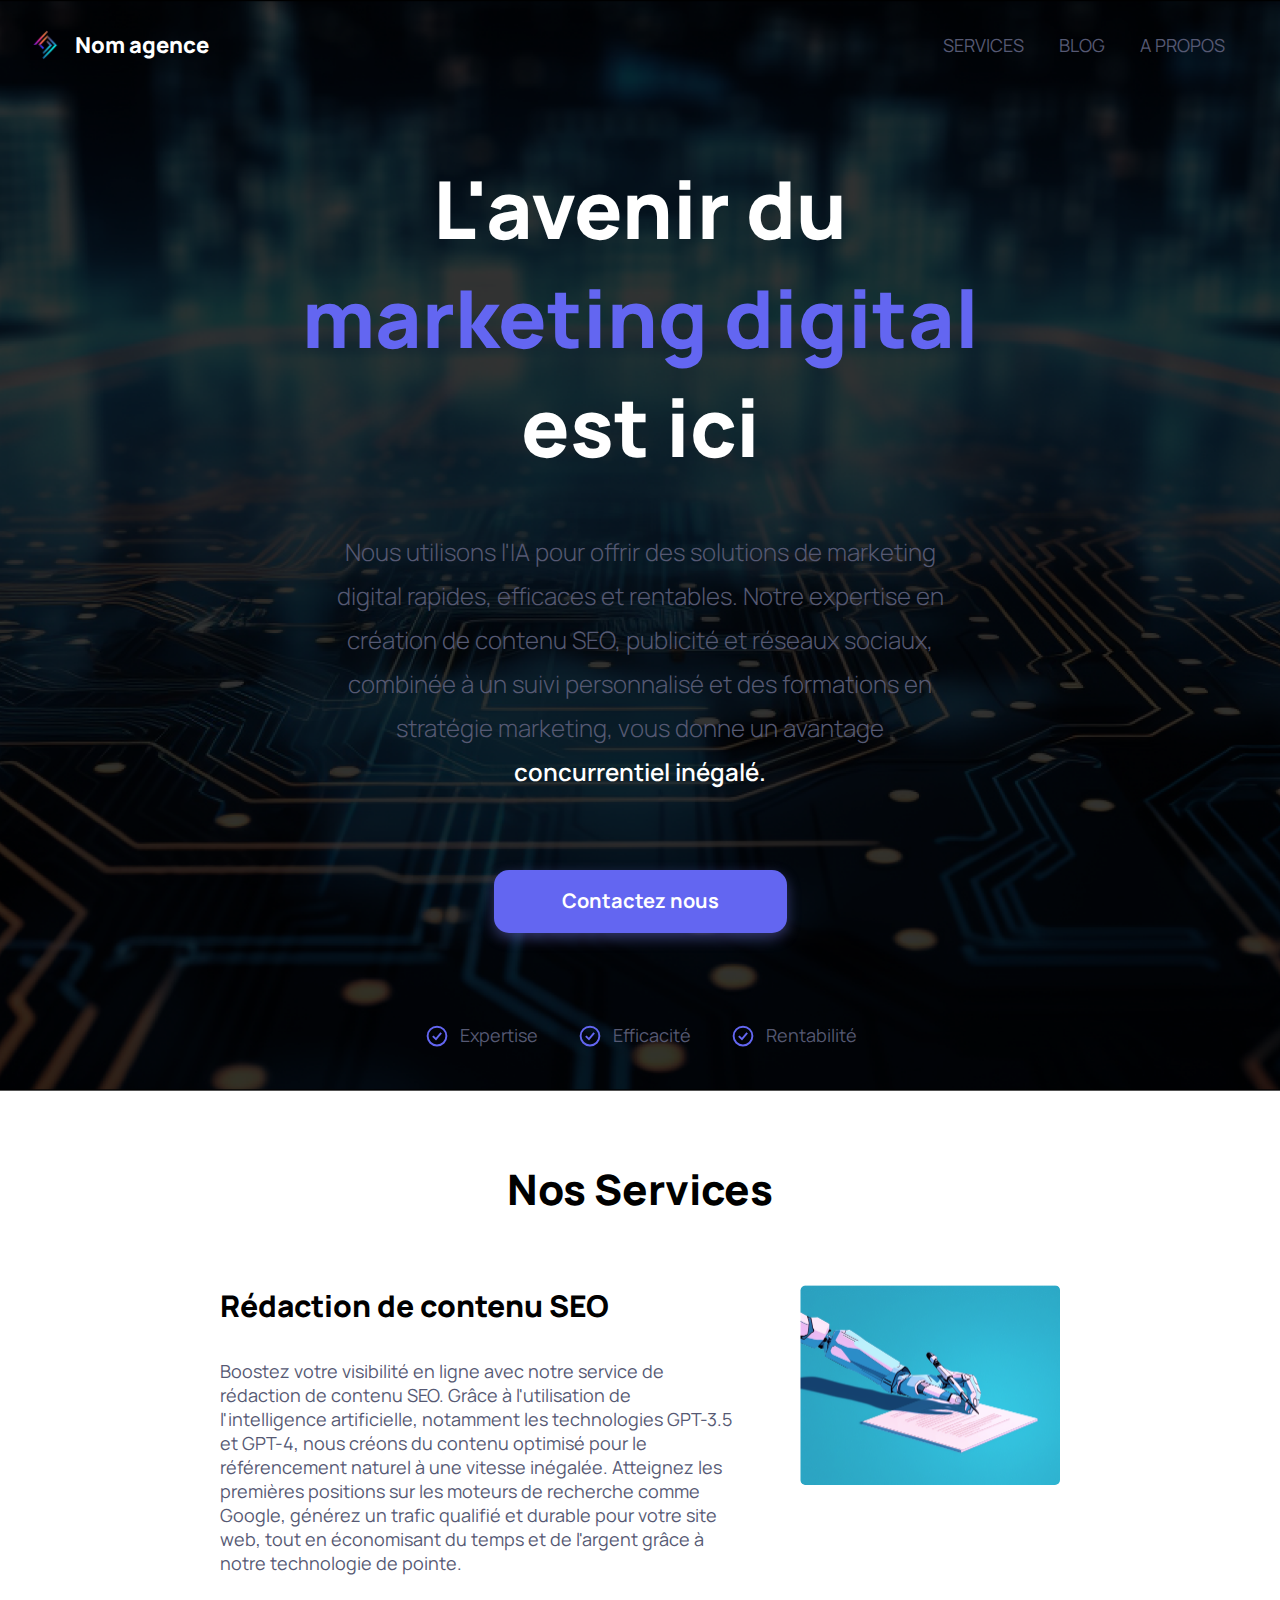
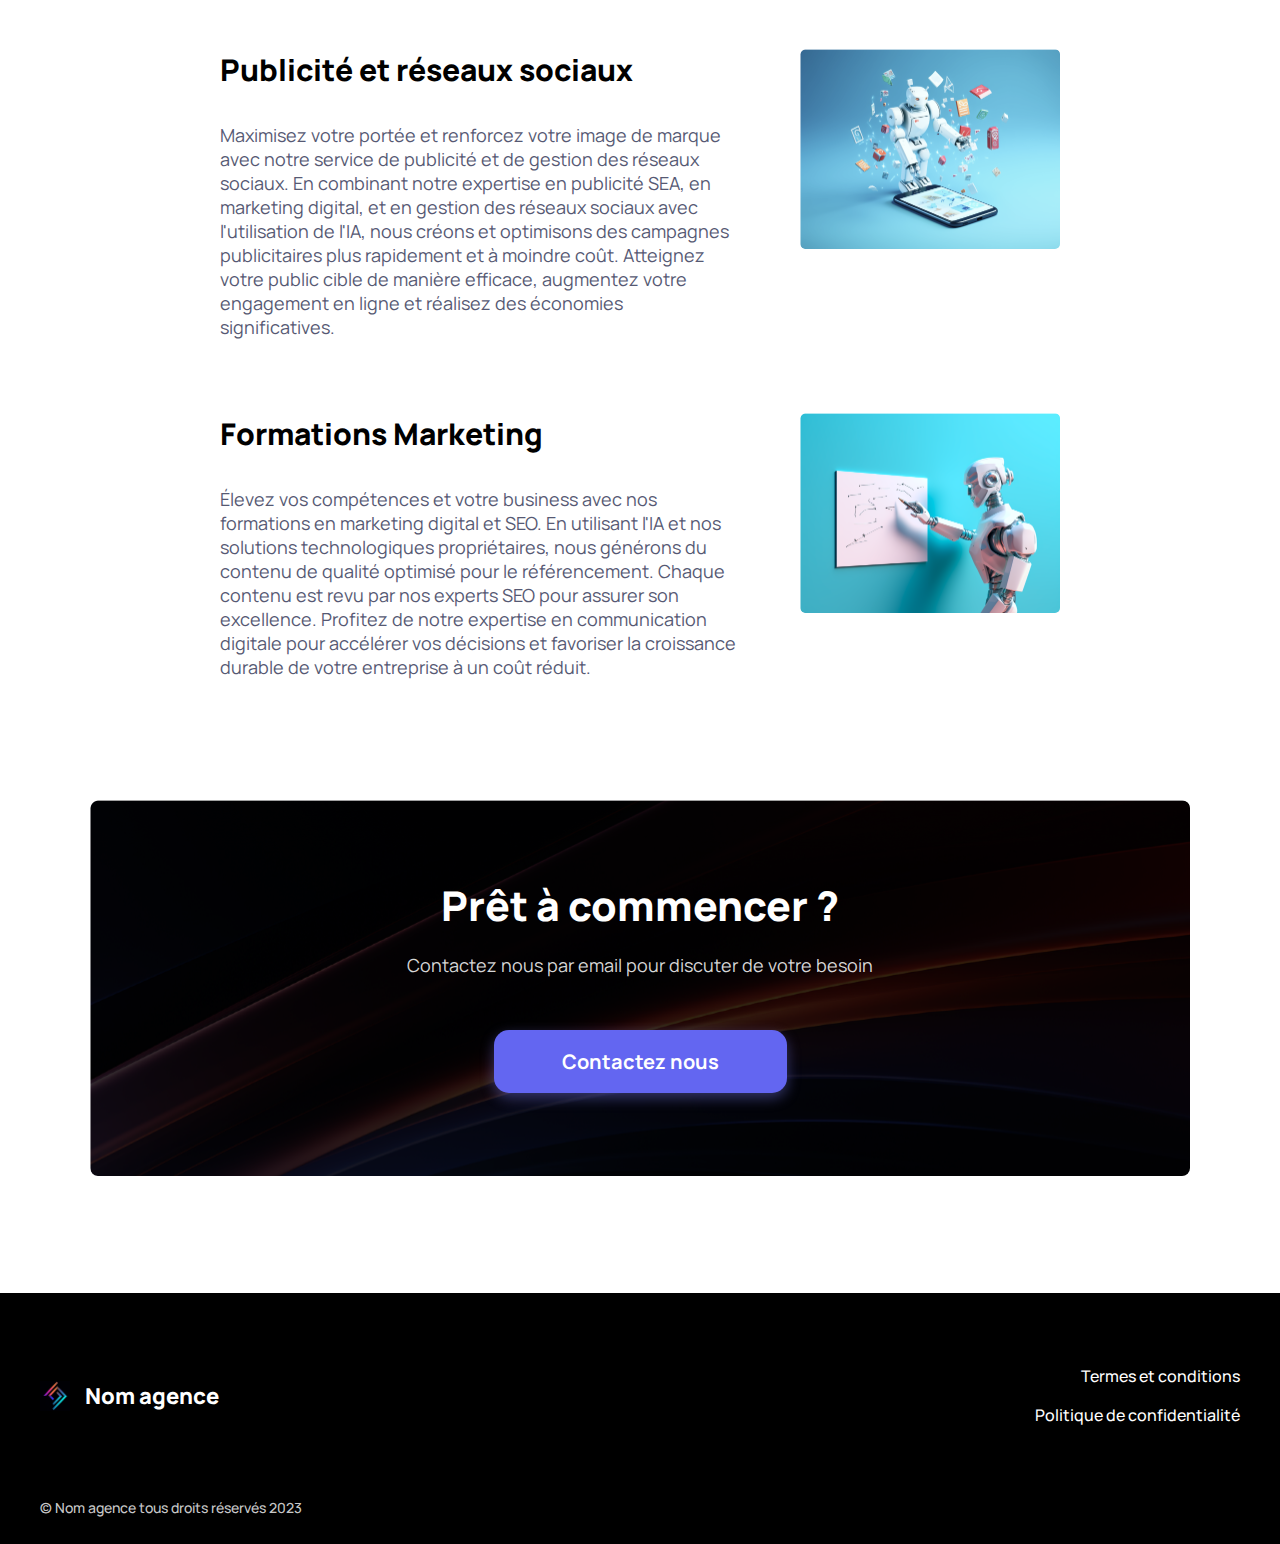
==== index.html @ 04dada25 "Add files via upload" ====
<!DOCTYPE html>
<html>
  <head>
    <meta charset="utf-8" />
    <meta name="viewport" content="initial-scale=1, width=device-width" />
    <title>Page d'accueil</title>
    <meta name="description" content="Nous utilisons l'IA pour offrir des solutions de marketing digital rapides, 
      efficaces et rentables. Notre expertise en création de contenu SEO, publicité et réseaux sociaux, combinée à un suivi personnalisé et des formations en stratégie marketing, vous donne un avantage
      concurrentiel inégalé. ">
    <link rel="stylesheet" href="./global.css" />
    <link rel="stylesheet" href="./index.css" />
    <script src="content.js"></script>
    <link
      rel="stylesheet"
      href="https://fonts.googleapis.com/css2?family=Manrope:wght@300;400;500;600;700;800&display=swap"
    />
  </head>
  <body>
      <div class="headingframe">
        <div id="header"></div>
        <div class="headingcontent">
          <h1 class="titre">
            <span>L'avenir du </span><br>
            <span class="couleur-accent">marketing digital </span><br>
            <span>est ici</span>
          </h1>
          <div class="sous-titre">
            <span class="texte-accroche">
              Nous utilisons l'IA pour offrir des solutions de marketing digital rapides, efficaces et rentables. Notre expertise en création de contenu SEO, publicité et réseaux sociaux, combinée à un suivi personnalisé et des formations en stratégie marketing, vous donne un avantage 
            </span>
            <span class="texte-accroche-gras">
              concurrentiel inégalé.
            </span>
          </div>
          <div class="button-frame">
            <button class="boutoncontact">
              <b class="contactez-nous">Contactez nous</b>
            </button>
          </div>
        </div>
        <div class="details">
          <div class="detail">
            <img class="check-icon" alt="" src="./public/check.svg" />

            <div class="avantage">Expertise</div>
          </div>
          <div class="detail">
            <img class="check-icon" alt="" src="./public/check.svg" />

            <div class="avantage"> Efficacité</div>
          </div>
          <div class="detail">
            <img class="check-icon" alt="" src="./public/check.svg" />

            <div class="avantage">Rentabilité</div>
          </div>
        </div>
      </div>
      <div class="conteneur-services" id="services">
        <h2 class="titre-services">Nos Services</h2>
        <div class="service">
          <div class="titre-et-texte-service">
            <h3 class="titre-service">Rédaction de contenu SEO</h3>
            <div class="texte-service">
              Boostez votre visibilité en ligne avec notre service de rédaction de contenu SEO. 
              Grâce à l'utilisation de l'intelligence artificielle, notamment les technologies GPT-3.5 et GPT-4, 
              nous créons du contenu optimisé pour le référencement naturel à une vitesse inégalée. 
              Atteignez les premières positions sur les moteurs de recherche comme Google, 
              générez un trafic qualifié et durable pour votre site web, tout en économisant du temps et de l'argent grâce à notre technologie de pointe.
            </div>
          </div>
          <img
            class="image-service"
            alt=""
            src="./public/service1@2x.png"
          />
        </div>
        <div class="service">
          <div class="titre-et-texte-service">
            <h3 class="titre-service">Publicité et réseaux sociaux</h3>
            <div class="texte-service">
              Maximisez votre portée et renforcez votre image de marque avec notre service de publicité et de gestion des réseaux sociaux. 
              En combinant notre expertise en publicité SEA, en marketing digital, et en gestion des réseaux sociaux 
              avec l'utilisation de l'IA, nous créons et optimisons des campagnes publicitaires plus rapidement et à 
              moindre coût. Atteignez votre public cible de manière efficace, augmentez votre engagement en ligne et réalisez des économies significatives.
            </div>
          </div>
          <img
            class="image-service"
            alt=""
            src="./public/service2@2x.png"
          />
        </div>
        <div class="service">
          <div class="titre-et-texte-service">
            <h3 class="titre-service">Formations Marketing</h3>
            <div class="texte-service">
              Élevez vos compétences et votre business avec nos formations en marketing digital et SEO. En utilisant l'IA et nos solutions technologiques propriétaires, nous générons du contenu de qualité optimisé pour le référencement. Chaque contenu est revu par nos experts SEO pour assurer son excellence.
               Profitez de notre expertise en communication digitale pour accélérer vos décisions et favoriser la croissance 
               durable de votre entreprise à un coût réduit.
            </div>
          </div>
          <img
            class="image-service"
            alt=""
            src="./public/service3@2x.png"
          />
        </div>
      </div>
      <div class="contactus">
        <div class="contactusframe">
          <h2 class="titre-contact">Prêt à commencer ?</h2>
          <div class="text-contact">
            Contactez nous par email pour discuter de votre besoin
          </div>
          <div class="button-frame">
            <button class="boutoncontact">
              <b class="contactez-nous">Contactez nous</b>
            </button>
          </div>
        </div>
      </div>
      <div class="space"></div>
      <div id="footer"></div>
  </body>
</html>
<!-- Créé par Jonathan Roux - Utilisation interdite dans une autre formation -->
---- global.css ----
/* Créé par Jonathan Roux - Utilisation interdite dans une autre formation */

body {
  margin: 0;
  line-height: normal;
  display: flex;
  flex-direction: column;
  position: relative;
  background-color: var(--color-white);
  width: 100%;
  overflow-x: hidden;
  align-items: center;
  justify-content: flex-start;
  gap: var(--gap-mini);
  text-align: left;
  font-size: var(--font-size-3xl);
  color: var(--color-white);
  font-family: var(--font-manrope);
}

:root {

  /* Paramètres */
  --nom-marque: 'Nom agence';
  --taille-logo: 30px;
  --fichier-logo: url("./public/logo@2x.png");

  /* fonts */
  --font-manrope: Manrope;

  /* font sizes */
  --font-size-sm: 14px;
  --font-size-base: 16px;
  --font-size-lg: 18px;
  --font-size-3xl: 22px;
  --font-size-xl: 20px;
  --font-size-10xl: 28px;
  --font-size-11xl: 30px;
  --font-size-23xl: 42px;
  --font-size-mini: 15px;
  --font-size-14xl: 33px;
  --font-size-15xl: 36px;

  /* Colors */
  --color-white: #fff;
  --color-black: #000;
  --color-gray-100: rgba(255, 255, 255, 0.8);
  --color-mediumslateblue: #6366f1;
  --color-slategray-100: #565973;

  /* Gaps */
  --gap-mini: 15px;
  --gap-3xs: 10px;
  --gap-sm: 14px;
  --gap-21xl: 40px;
  --gap-41xl: 60px;
  --gap-27xl: 46px;
  --gap-13xl: 32px;
  --gap-0: 0px;
  --gap-16xl: 35px;

  /* Paddings */
  --padding-lg: 18px;
  --padding-21xl: 40px;
  --padding-27xl: 46px;
  --padding-8xl: 27px;
  --padding-10xs: 3px;
  --padding-42xl: 61px;
  --padding-5xl: 24px;
  --padding-mini: 15px;
  --padding-31xl: 50px;

  /* border radiuses */
  --br-mini: 15px;
  --br-8xs: 5px;
}


h1 { 
  margin: 0;
  font-size: 50px;
}

h2, h3 {
  margin: 0;
}

.marque {
  position: relative;
  line-height: 168.6%;
  font-weight: 800;
}

.marque::after {
  content: var(--nom-marque);
}

.logo {
  flex: 1;
  display: flex;
  flex-direction: row;
  padding: 0 var(--padding-mini);
  align-items: center;
  justify-content: flex-start;
  gap: var(--gap-mini);
  text-decoration: none;
  color: white;
}

.logo-image {
  background-image: var(--fichier-logo);
  background-size: cover;
  width: var(--taille-logo);
  height: var(--taille-logo);
}

div.menu a {
  position: relative;
  line-height: 44px;
  cursor: pointer;
  text-decoration: none;
  color: var(--color-slategray-100);
}

div.menu a:hover {
  color: white;
}

.menu {
  display: flex;
  flex-direction: row;
  align-items: center;
}
.menu {
  padding: 0 var(--padding-21xl);
  justify-content: flex-end;
  gap: var(--gap-16xl);
  text-align: center;
  font-size: var(--font-size-lg);
  color: var(--color-slategray-100);
}

#header {
  display: flex;
  flex-direction: row;
  align-items: center;
  align-self: stretch;
  height: 42.6px;
  padding: 0 var(--padding-mini);
  box-sizing: border-box;
  justify-content: center;
}

.couleur-accent {
  color: var(--color-mediumslateblue);
}

.logo2 {
  flex: 1;
  display: flex;
  flex-direction: row;
  align-items: center;
  justify-content: flex-start;
  gap: var(--gap-mini);
}

.termes-et-conditions {
  margin: 0;
}
.termes-et-conditions-container {
  position: relative;
  font-size: var(--font-size-base);
  line-height: 245.1%;
  font-weight: 500;
  text-align: right;
}
.footercontent {
  align-self: stretch;
  display: flex;
  flex-direction: row;
  padding: var(--padding-27xl) 0;
  align-items: center;
  justify-content: flex-start;
  gap: var(--gap-sm);
}

.ai-marketing-droits {
  position: relative;
  font-size: var(--font-size-sm);
  line-height: 245.1%;
  font-weight: 500;
  color: var(--color-gray-100);
  text-align: center;
}

.ai-marketing-droits::before {
  content: '© ' var(--nom-marque)
}

#footer {
  display: flex;
  flex-direction: column;
  align-self: stretch;
  background-color: var(--color-black);
  padding: var(--padding-lg) var(--padding-21xl);
  align-items: flex-start;
  justify-content: center;
  gap: var(--gap-3xs);
}

.space {
  align-self: stretch;
  height: 42px;
}

@media screen and (max-width: 580px) {
  .footercontent,
  .logo2 {
    align-items: center;
    justify-content: flex-start;
  }
  .logo2 {
    flex-direction: row;
    gap: var(--gap-mini);
    flex: unset;
    align-self: stretch;
  }
  .footercontent {
    flex-direction: column;
    gap: var(--gap-21xl);
  }
}

@media screen and (max-width: 620px) {
  .logo {
    flex-direction: row;
    gap: var(--gap-mini);
    align-items: center;
    justify-content: flex-start;
    flex: unset;
    align-self: stretch;
  }
  .menu {
    display: none;
  }
  
  #header {
    flex-direction: column;
    gap: var(--gap-0);
    align-items: center;
    justify-content: center;
  }
}

@media screen and (max-width: 960px) {
  .ai-marketing {
    font-size: var(--font-size-xl);
  }
}
---- index.css ----
/* Créé par Jonathan Roux - Utilisation interdite dans une autre formation */

.titre {
  position: relative;
  font-weight: 800;
  display: inline-block;
  max-width: 783px;
  font-size: 80px;
}
.texte-accroche {
  font-weight: 300;
}
.texte-accroche-gras {
  font-weight: 600;
  color: var(--color-white);
}
.contactez-nous,
.sous-titre {
  position: relative;
}
.sous-titre {
  font-size: 24px;
  line-height: 44px;
  display: inline-block;
  max-width: 627px;
  color: var(--color-slategray-100);
}
.contactez-nous {
  flex: 1;
  font-size: var(--font-size-xl);
  line-height: 168.6%;
  display: flex;
  font-family: var(--font-manrope);
  color: var(--color-white);
  text-align: center;
  align-items: center;
  justify-content: center;
}
.boutoncontact,
.button-frame,
.headingcontent {
  display: flex;
  flex-direction: column;
  align-items: center;
}
.boutoncontact {
  cursor: pointer;
  border: 0;
  padding: 0;
  background-color: var(--color-mediumslateblue);
  align-self: stretch;
  border-radius: var(--br-mini);
  box-shadow: 0 5px 14px rgba(126, 128, 245, 0.4);
  height: 63px;
  justify-content: center;
}
.button-frame,
.headingcontent {
  justify-content: flex-start;
}
.button-frame {
  width: 299px;
  padding: var(--padding-8xl) var(--padding-10xs) 0;
  box-sizing: border-box;
}
.headingcontent {
  align-self: stretch;
  padding: 0 75px;
  gap: 49px;
  text-align: center;
  font-size: 80px;
}
.check-icon {
  position: relative;
  width: 26px;
  height: 30px;
}
.avantage {
  position: relative;
  line-height: 168.6%;
}
.detail {
  align-self: stretch;
  display: flex;
  flex-direction: row;
  flex-wrap: wrap;
  align-items: flex-start;
  justify-content: center;
  gap: var(--gap-3xs);
}
.details,
.headingframe {
  align-self: stretch;
  display: flex;
}
.details {
  flex-direction: row;
  flex-wrap: wrap;
  padding: 0 20px 17px;
  align-items: flex-start;
  justify-content: center;
  gap: 39px;
  font-size: var(--font-size-lg);
  color: var(--color-slategray-100);
}
.headingframe {
  flex-direction: column;
  padding: var(--padding-5xl) 0;
  align-items: center;
  justify-content: flex-start;
  gap: 87px;
  background-image: url(./public/headingframe@3x.png);
  background-size: cover;
  background-repeat: no-repeat;
  background-position: top;
}
.titre-services {
  font-size: var(--font-size-23xl);
  line-height: 44px;
  font-weight: 800;
  text-align: center;
}
.texte-service,
.titre-services,
.titre-service {
  align-self: stretch;
  position: relative;
}
.titre-service {
  line-height: 42px;
  font-weight: 800;
  font-size: var(--font-size-11xl);
}
.texte-service {
  font-size: var(--font-size-lg);
  color: var(--color-slategray-100);
}
.titre-et-texte-service {
  flex: 1;
  display: flex;
  flex-direction: column;
  align-items: flex-start;
  justify-content: flex-start;
  gap: var(--gap-13xl);
}
.image-service {
  position: relative;
  border-radius: var(--br-8xs);
  width: 260px;
  height: 200px;
  object-fit: cover;
}
.service,
.conteneur-services {
  display: flex;
  align-items: flex-start;
  justify-content: flex-start;
}
.service {
  flex-direction: row;
  gap: var(--gap-41xl);
}
.conteneur-services {
  overflow: hidden;
  flex-direction: column;
  padding: var(--padding-42xl) 30px;
  box-sizing: border-box;
  gap: 74px;
  max-width: 900px;
  font-size: var(--font-size-11xl);
  color: var(--color-black);
}
.titre-contact {
  position: relative;
  line-height: 44px;
  font-weight: 800;
  font-size: 41px;
}
.text-contact {
  position: relative;
  font-size: var(--font-size-lg);
  line-height: 44px;
  color: rgba(255, 255, 255, 0.85);
}
.contactus,
.contactusframe {
  display: flex;
  flex-direction: column;
  align-items: center;
  width: 100%;
}
.contactusframe {
  border-radius: 8px;
  padding: 83px 10px;
  box-sizing: border-box;
  justify-content: center;
  gap: 16px;
  background-image: url(./public/contactusframe@3x.png);
  background-size: cover;
  background-repeat: no-repeat;
  background-position: top;
  max-width: 1100px;
}
.contactus {
  padding: 45px var(--padding-21xl);
  justify-content: flex-start;
  text-align: center;
  font-size: 41px;
  width: 95%;
}

@media screen and (max-width: 960px) {
  .titre {
    font-size: 60px;
  }
  .sous-titre {
    font-size: var(--font-size-3xl);
    line-height: 40px;
  }
}

@media screen and (max-width: 750px) {
  .service {
    flex-direction:column-reverse;
    gap: var(--gap-27xl);
  }

  .service > img {
    width: 100%;
    margin-top: 20px;
    height: 300px;
  }

  .titre-services, .titre-contact {
    font-size: 35px;
  }
}


@media screen and (max-width: 580px) {
  .titre {
    font-size: 45px;
  }
  .sous-titre {
    line-height: 30px;
  }
  .contactez-nous,
  .sous-titre {
    font-size: var(--font-size-lg);
  }
  .boutoncontact {
    height: 55px;
  }
  .titre-et-texte-service {
    flex: unset;
    align-self: stretch;
  }
}
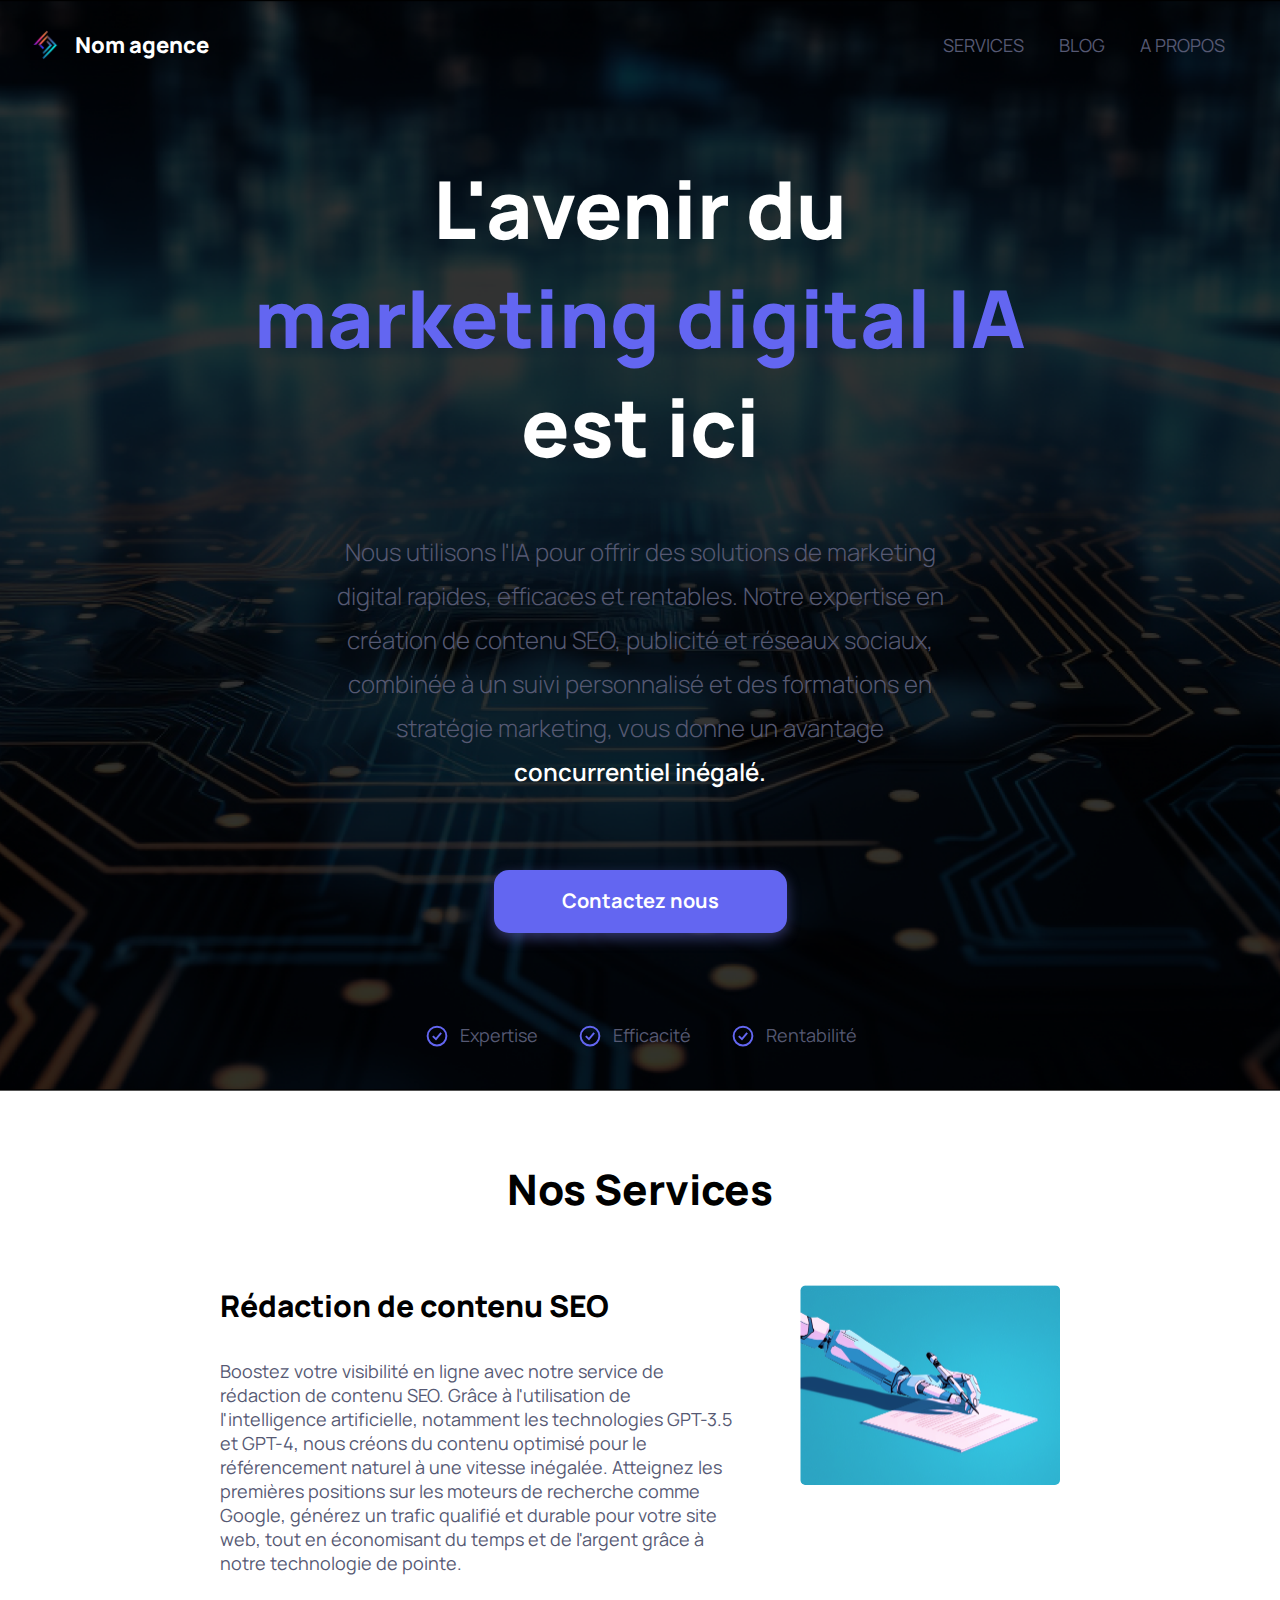
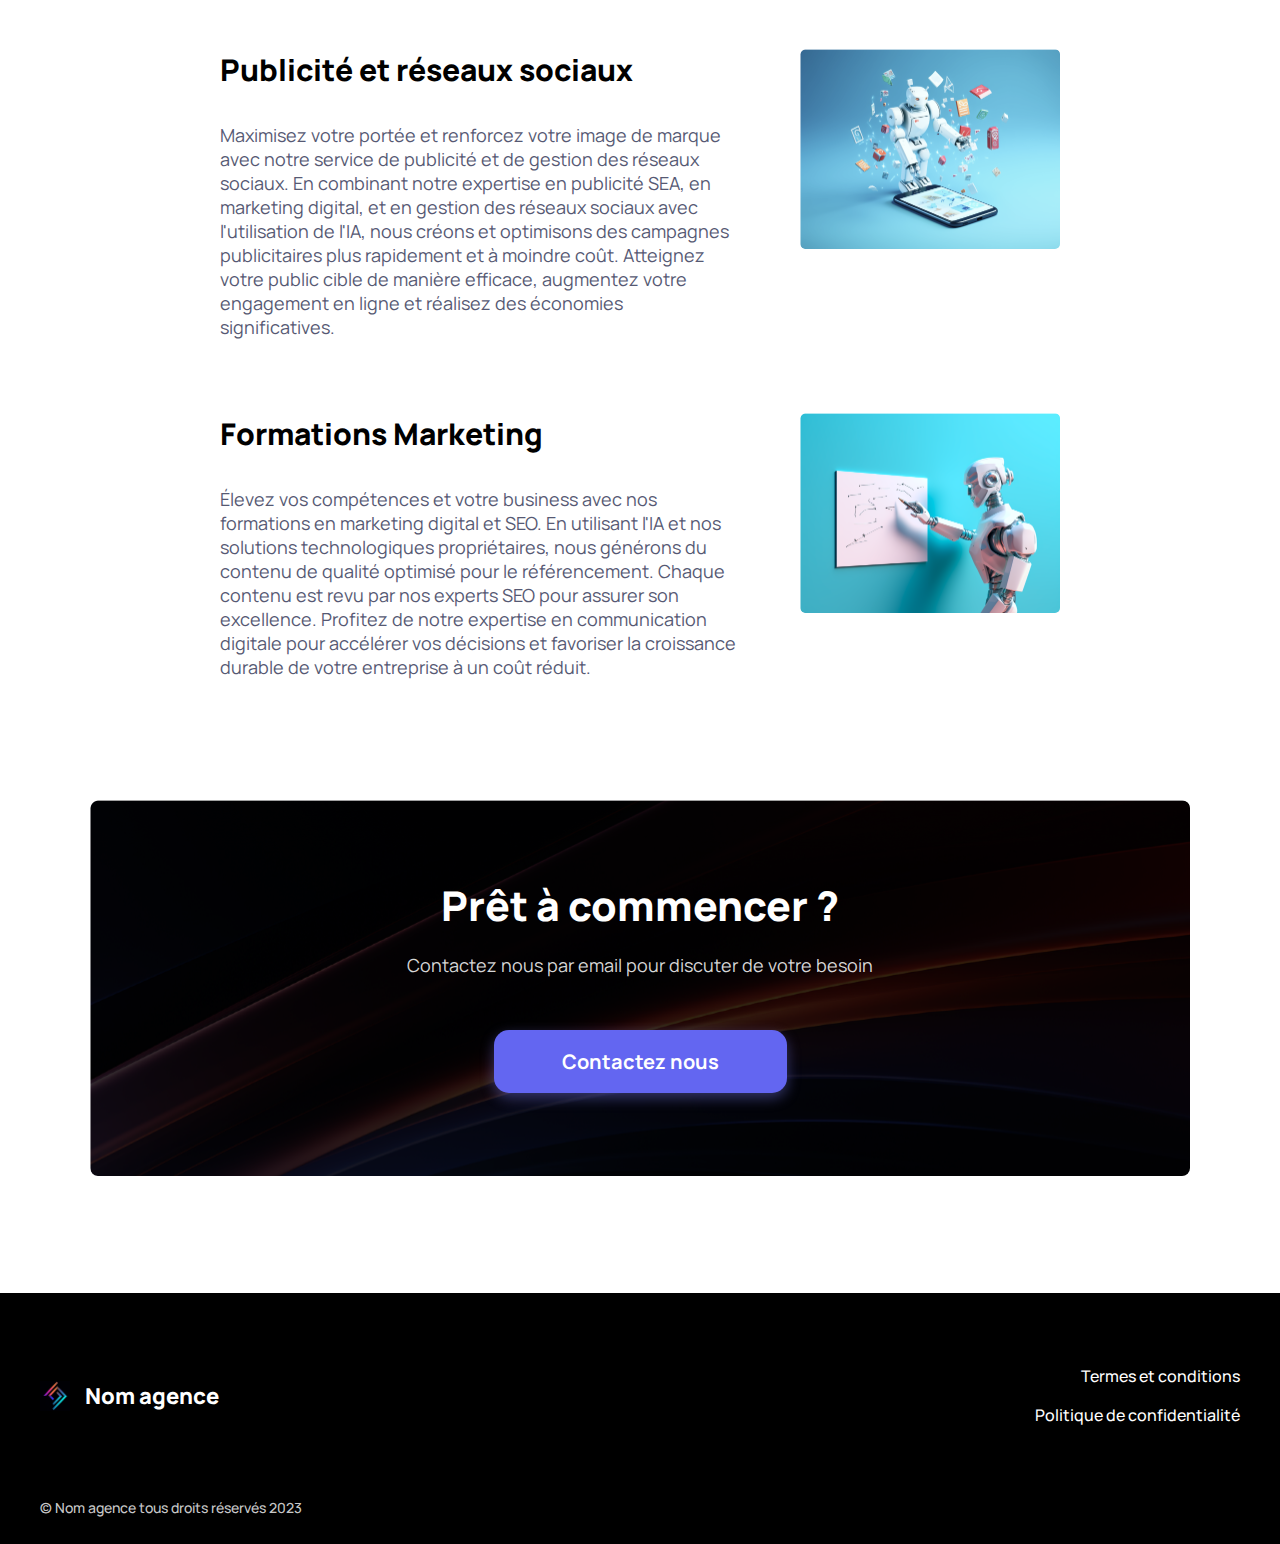
==== commit a45d4701: "add IA in a tittle" ====
--- a/index.html
+++ b/index.html
@@ -21,7 +21,7 @@
         <div class="headingcontent">
           <h1 class="titre">
             <span>L'avenir du </span><br>
-            <span class="couleur-accent">marketing digital </span><br>
+            <span class="couleur-accent">marketing digital IA</span><br>
             <span>est ici</span>
           </h1>
           <div class="sous-titre">
